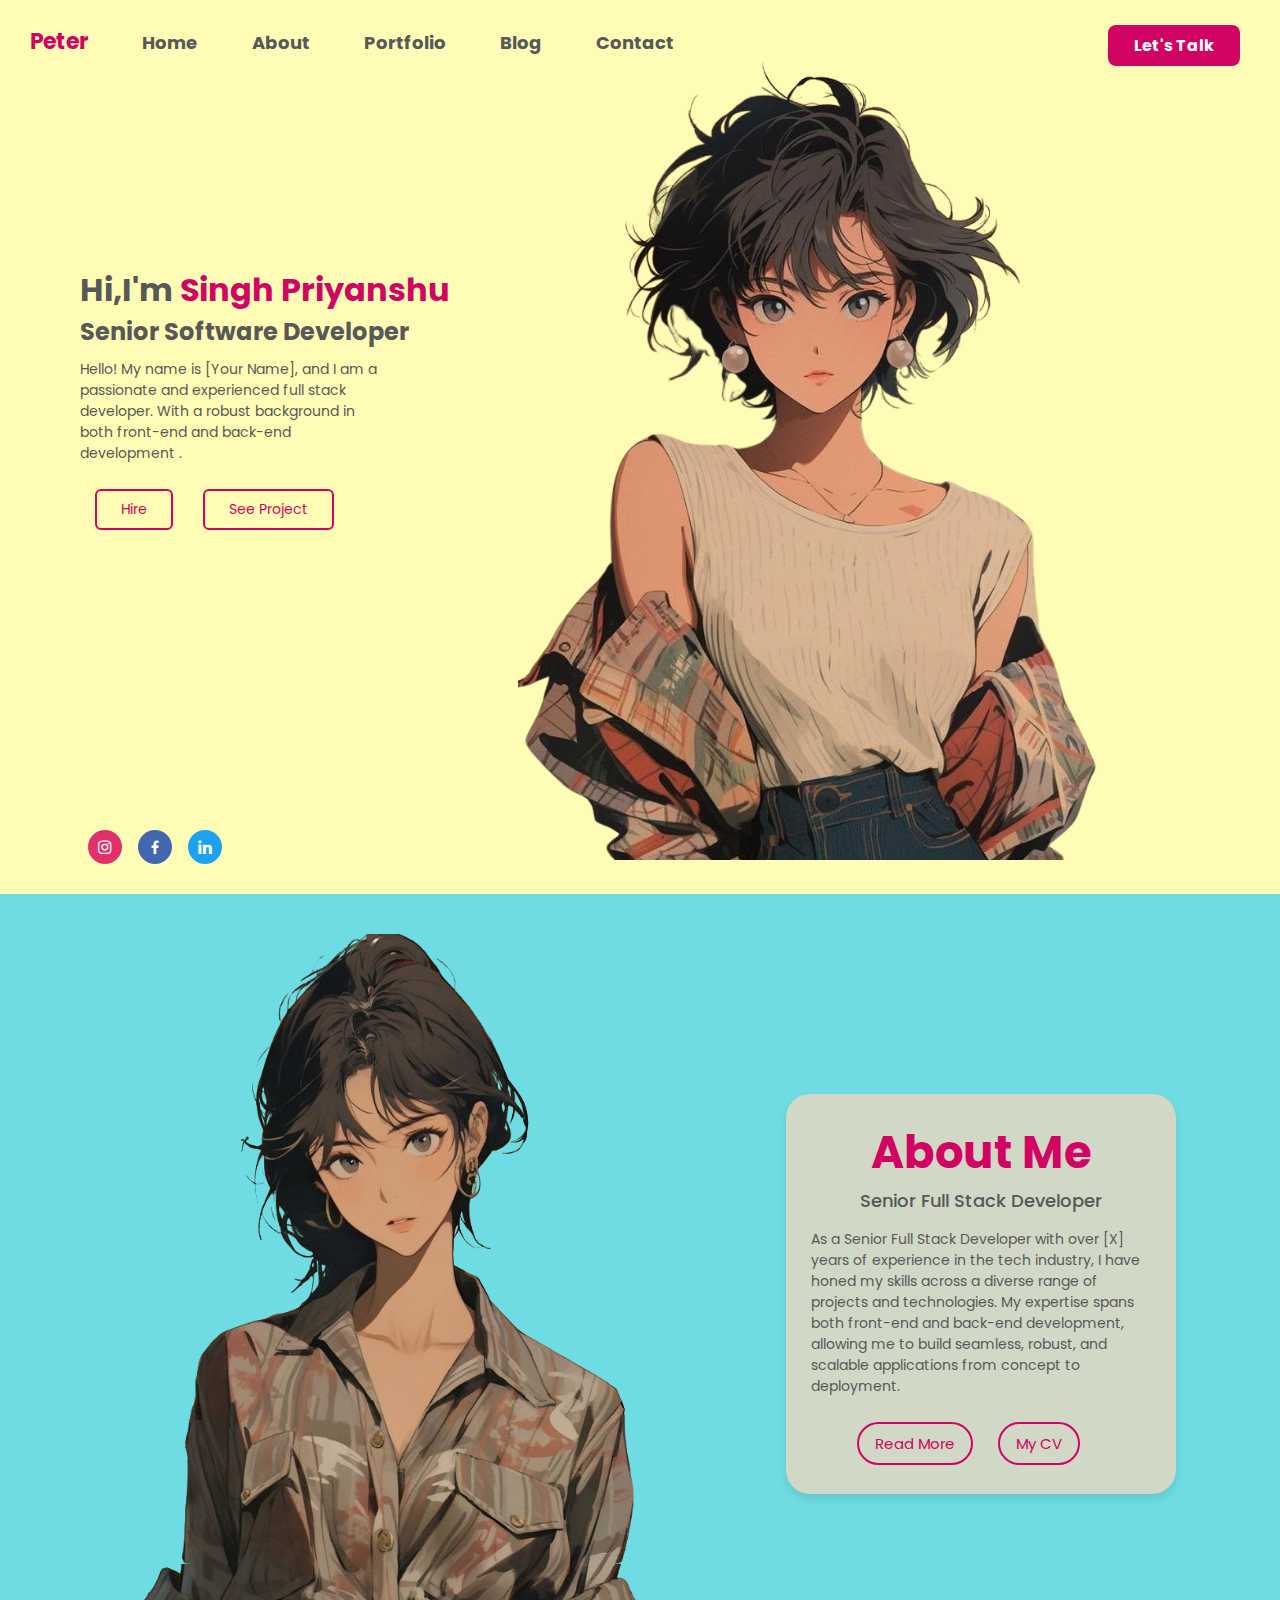
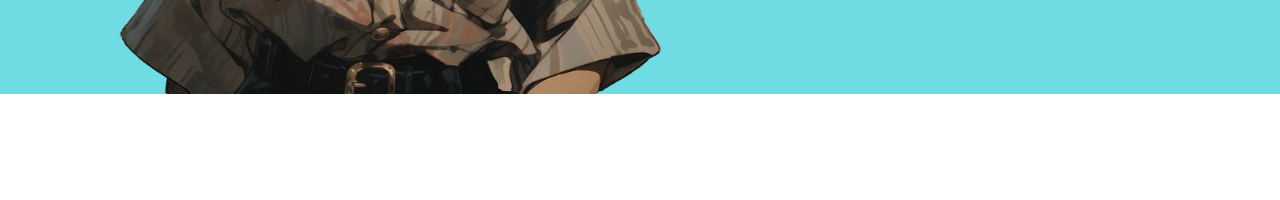
==== portfolio.html @ 5b0a2ee8 "part 2" ====
<!DOCTYPE html>
<html lang="en">
<head>
    <meta charset="UTF-8">
    <meta name="viewport" content="width=device-width, initial-scale=1.0">
    <title>Portfilio-profile </title>
    <link rel="stylesheet" href="./portfolio.css">
    <link href='https://unpkg.com/boxicons@2.1.4/css/boxicons.min.css' rel='stylesheet'>
</head>
<body>
 <div class="container">
  <div class="background">
    <div class="header">
        <div class="header1">
            <span class="single-name head" >Peter</span>
            <span class="home head">Home</span>
            <span class="About head">About</span>
            <span class="Portfolio head">Portfolio</span>
            <span class="Blog head">Blog</span>
            <span class="Contact head">Contact</span>
        </div>
        
        <div class="button">
           <button class="talk">
            Let's Talk
           </button>
        </div>
    </div>

    <div class="main">
        <div class="info-data">Hi,I'm <span class="singh">Singh Priyanshu</span></div>
        <div class="job">
            Senior Software Developer
        </div>
        <div class="self-intro">
            Hello! My name is [Your Name], and I am a passionate and experienced full stack developer. With a robust background in both front-end and back-end development .
        </div>
        <div class="button-icon">
            <button class="hire butt">
                Hire
            </button>
            <button class="see-project butt">
                See Project 
            </button>
        </div>
    </div>
    <div class="icons">
      <a href="#" style="background-color:#e1306c" class="link">
        <i   class='bx bxl-instagram' ></i>
      </a>

      <a href="#" style="background-color:#4267b2" class="link">
        <i  class='bx bxl-facebook' ></i>
      </a>

      <a href="#" style="background-color:#1DA1F2"  class="link">
        <i class='bx bxl-linkedin' ></i>
      </a>
      <div class="image">
        <img src="./portfoilio-photo/_-removebg.png" alt="profile-picture" class="profile-picture">
      </div>
    </div>
    <div class="section-section">
      <div class="img">
        <img src="./portfoilio-photo/[removal.ai]_4be25cb1-cd2a-481d-8558-4ddb2b22cb9d-_-1_YGWWFH.png" alt="profile-picture" class="section-second-pho">
      </div>
      <div class="about-data">
         <div  class="data1">
          About Me
        </div>
        <div class="data2">
          Senior Full Stack Developer
        </div>
        <div class="data3">
          As a Senior Full Stack Developer with over [X] years of experience in the tech industry, I have honed my skills across a diverse range of projects and technologies. My expertise spans both front-end and back-end development, allowing me to build seamless, robust, and scalable applications from concept to deployment.
        </div>
        <div class="buttons-info">
          <button class="button-data">
            Read More 
          </button>
          <a href="./resume/entry-level-full-stack-developer-standout-resume-example.png">
            <button class="resume button-data">
              My CV
            </button>
          </a>
        </div>
      </div>
         
        
    </div>
 </div> 
</body>
</html>
---- portfolio.css ----
@import url('https://fonts.googleapis.com/css2?family=Poppins:ital,wght@0,100;0,200;0,300;0,400;0,500;0,600;0,700;0,800;0,900;1,100;1,200;1,300;1,400;1,500;1,600;1,700;1,800;1,900&display=swap');

*{
  font-family: "Poppins", sans-serif;
  padding:0px;
  margin:0px;
  box-sizing:border-box;
}
body{
padding-bottom:200vh;
}

.header{
 display:flex;
 flex-direction:row;
 justify-content:space-between;
 margin-top:25px;
 margin-left:20px;
}

.head{
  margin-right:40px;
  font-size:18px;
  font-weight:bold;
  color:rgb(89, 88, 88);
  margin-left:10px;
  transition: all 0.5s ease ;
}
.head:hover{
  color:#3572EF;
  text-decoration:underline;
  cursor:pointer;
}


.single-name{
  font-weight:bolder;
  font-size:22px;
  color:#D10363
}

.single-name:hover{
  font-weight:800;
  color:#3572EF;
  cursor:pointer;
}

.button{
  display:flex;
  align-items:center;
}
.talk{
  padding:8px 26px;
  font-size:16px;
  border-radius:8px;
  border:none;
  color:white;
  background-color:#D10363;
  font-weight:bold;
  margin-right:40px;
  transition: all 0.5s ease ;
  
}
.talk:hover{
  background-color:#3572EF;
  cursor:pointer;
}

.main{
  margin-top:200px;
  display:flex;
  flex-direction:column;
  margin-left:80px;
}
.info-data{
  font-size:32px;
  font-weight:bold;
  color:rgb(89, 88, 88);
}
.singh{
  color:#D10363;
  transition: all 0.5s ease;
}
.singh:hover{
  color:#3572EF;
  text-decoration:underline;
}
.job{
  color:rgb(89, 88, 88);
  font-size:24px;
  font-weight:bold;
  
}
.job:hover{
  color:#3572EF;
  cursor:pointer;
  cursor:pointer;
}

.self-intro{
  display:flex;
  width:300px;
}

.self-intro{
  color:rgb(89, 88, 88);
  font-size:14px;
  margin-top:10px;
  margin-bottom:25px;
}

.button-icon{
 display:flex;
 align-items:center;
}
.butt{
  padding:8px 24px;
  margin:0px 15px;
  font-size:14px;
  border-radius:6px;
  color:#D10363;
  border-color:#D10363;
  border-style:solid;
  border-width:2px;
  background-color:#FFFDB5;
  transition: all 0.5s ease;
}
.butt:hover{
  color:white;
  background-color:#D10363;
  cursor:pointer;
}

.icons{
  display:flex;
  align-items:center;
  margin-top:300px;
  margin-left:80px;
}




.link{
  text-decoration:none;
  background-color:#3572EF;
  margin:0 8px;
  height:34px;
  width:34px;
  display:flex;
  align-items:center;
  justify-content:center;
  color:white;
  font-size:18px;
  border-radius:50%;
  transition: all 0.5s ease ;
  margin-bottom:30px;
}

.link:hover{
  height:40px;
  width:40px;
  font-size:24px;
}

.background{
  background-color:#FFFDB5;
  height:900px;
  position:absolute;
  top:0;
  left:0;
  right:0;
}
.image{
  position:absolute;
  right:160px;
  top:60px;
  height:800px;
  
}
.profile-picture{
  height:100%;
  object-fit:cover;
}

.img{
  padding-top:40px;
  height:800px;
}
.section-second-pho{
  height:100%;
  object-fit:contain;
}
.section-section{
  background-color:#6FDCE3;
  display:flex;
  flex-direction:row;
  justify-content:space-evenly;
  align-items:center;
 
}

.about-data{
  padding:25px;
  max-width:390px;
  width:100%;
  border-radius:24px;
  background-color:#D1D8C5;
  box-shadow:0px 5px 10px rgba(0,0,0,0.1);
  display:flex;
  align-items:center;
  flex-direction:column;
  height:400px;
}
.data1{
  display:flex;
  font-size:45px;
  font-weight:bold;
  color:#D10363;
  transition: all 0.5s ease ;
  cursor:pointer;
}
.data1:hover{
  color:#FFBF00;
  text-decoration:underline;
  font-size:47px;
}
.data2{
  font-size:18px;
  margin-bottom:15px;
  font-weight:500;
  color:rgb(89, 88, 88);
  transition: all 0.5s ease 
}
.data2:hover{
  color:#3572EF;
  font-size:22px;
  text-decoration:underline;
}
.data3{
  font-size:14px;
  font-weight:400;
  color:rgb(89, 88, 88);
  margin-bottom:25px;
  transition: all 0.5s ease;
}
.data3:hover{
  font-weight:bold;
}

.buttons-info{
 display:flex;
 align-items:center;
}
.button-data{
  padding:8px 16px;
  font-size:15px;
  border-radius:24px;
  border-color:#D10363;
  background-color:#D1D8C5;
  border-style:solid;
  color:#D10363;
  margin-right:25px;
  transition: all 0.5s ease ;
  cursor:pointer;
}

.button-data:hover{
  background-color:#D10363;
  border-color:#D10363;
  color:white;
  padding:12px 20px;


}
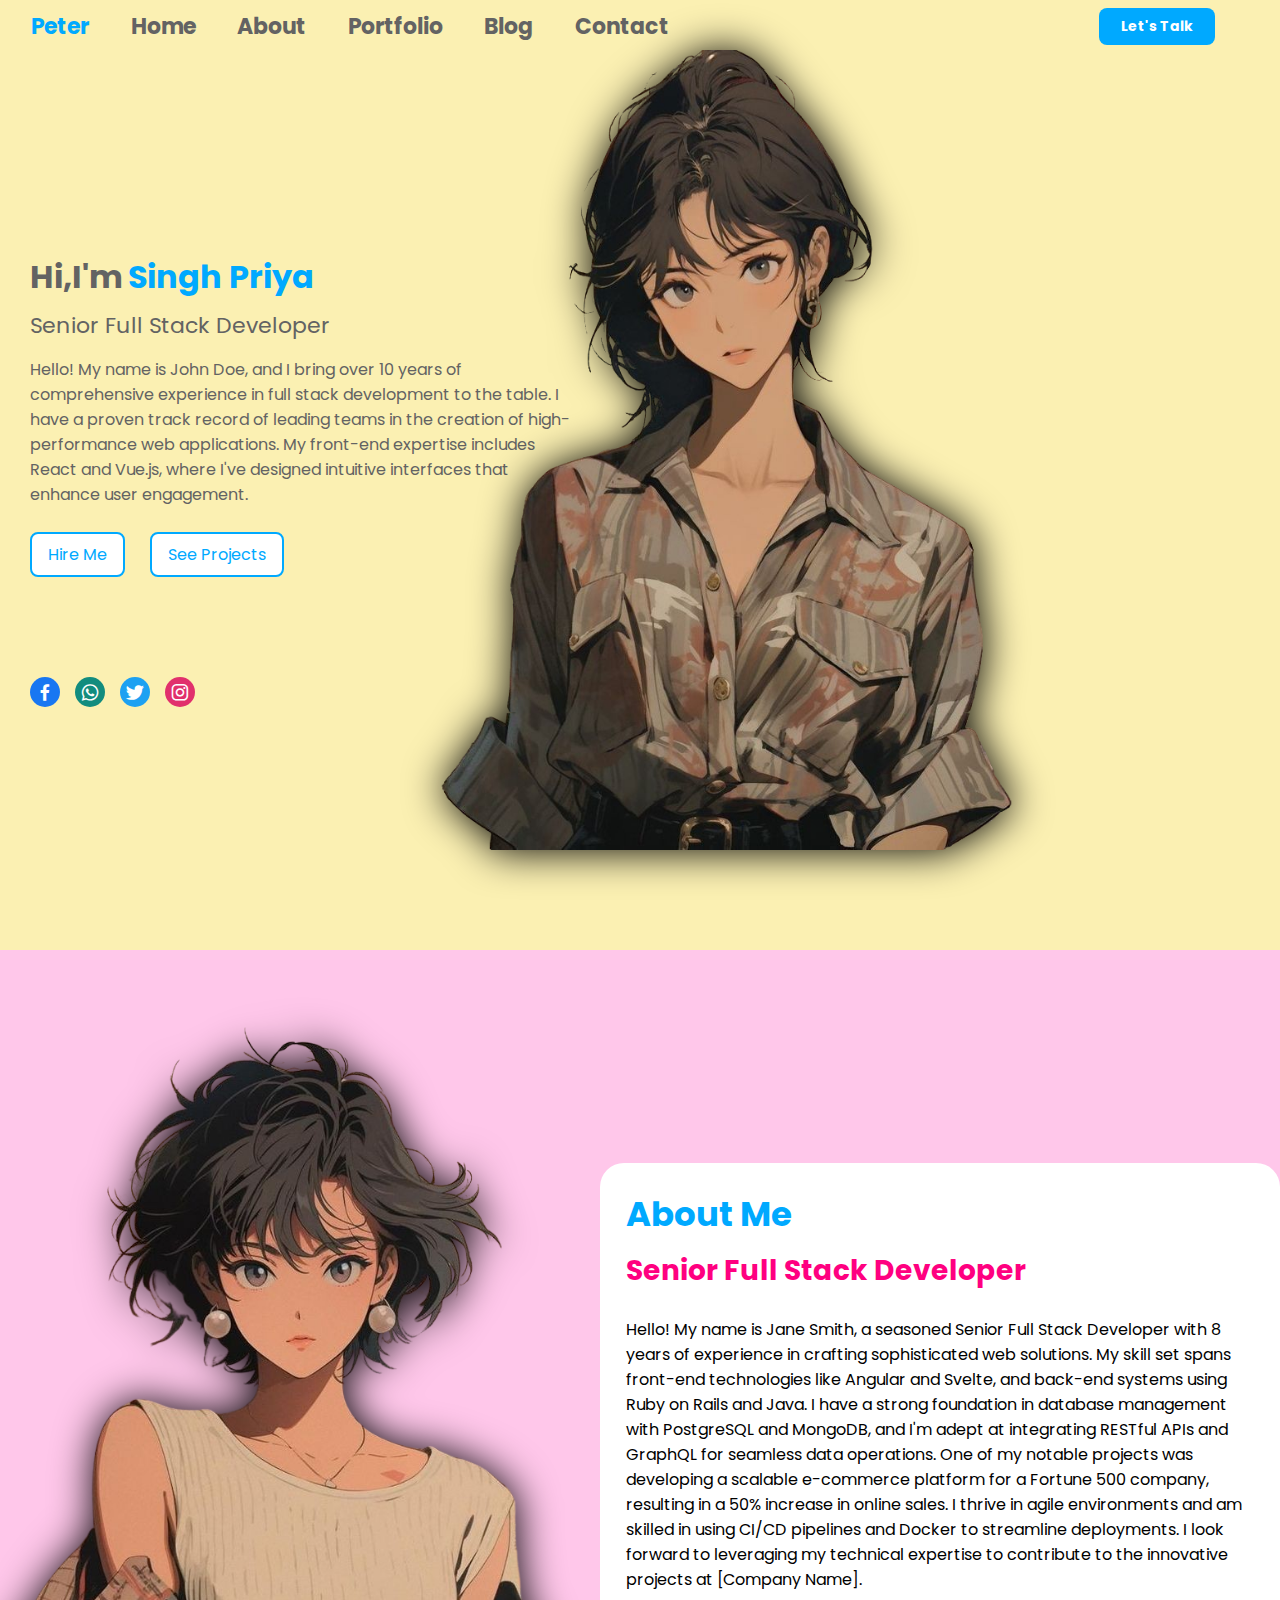
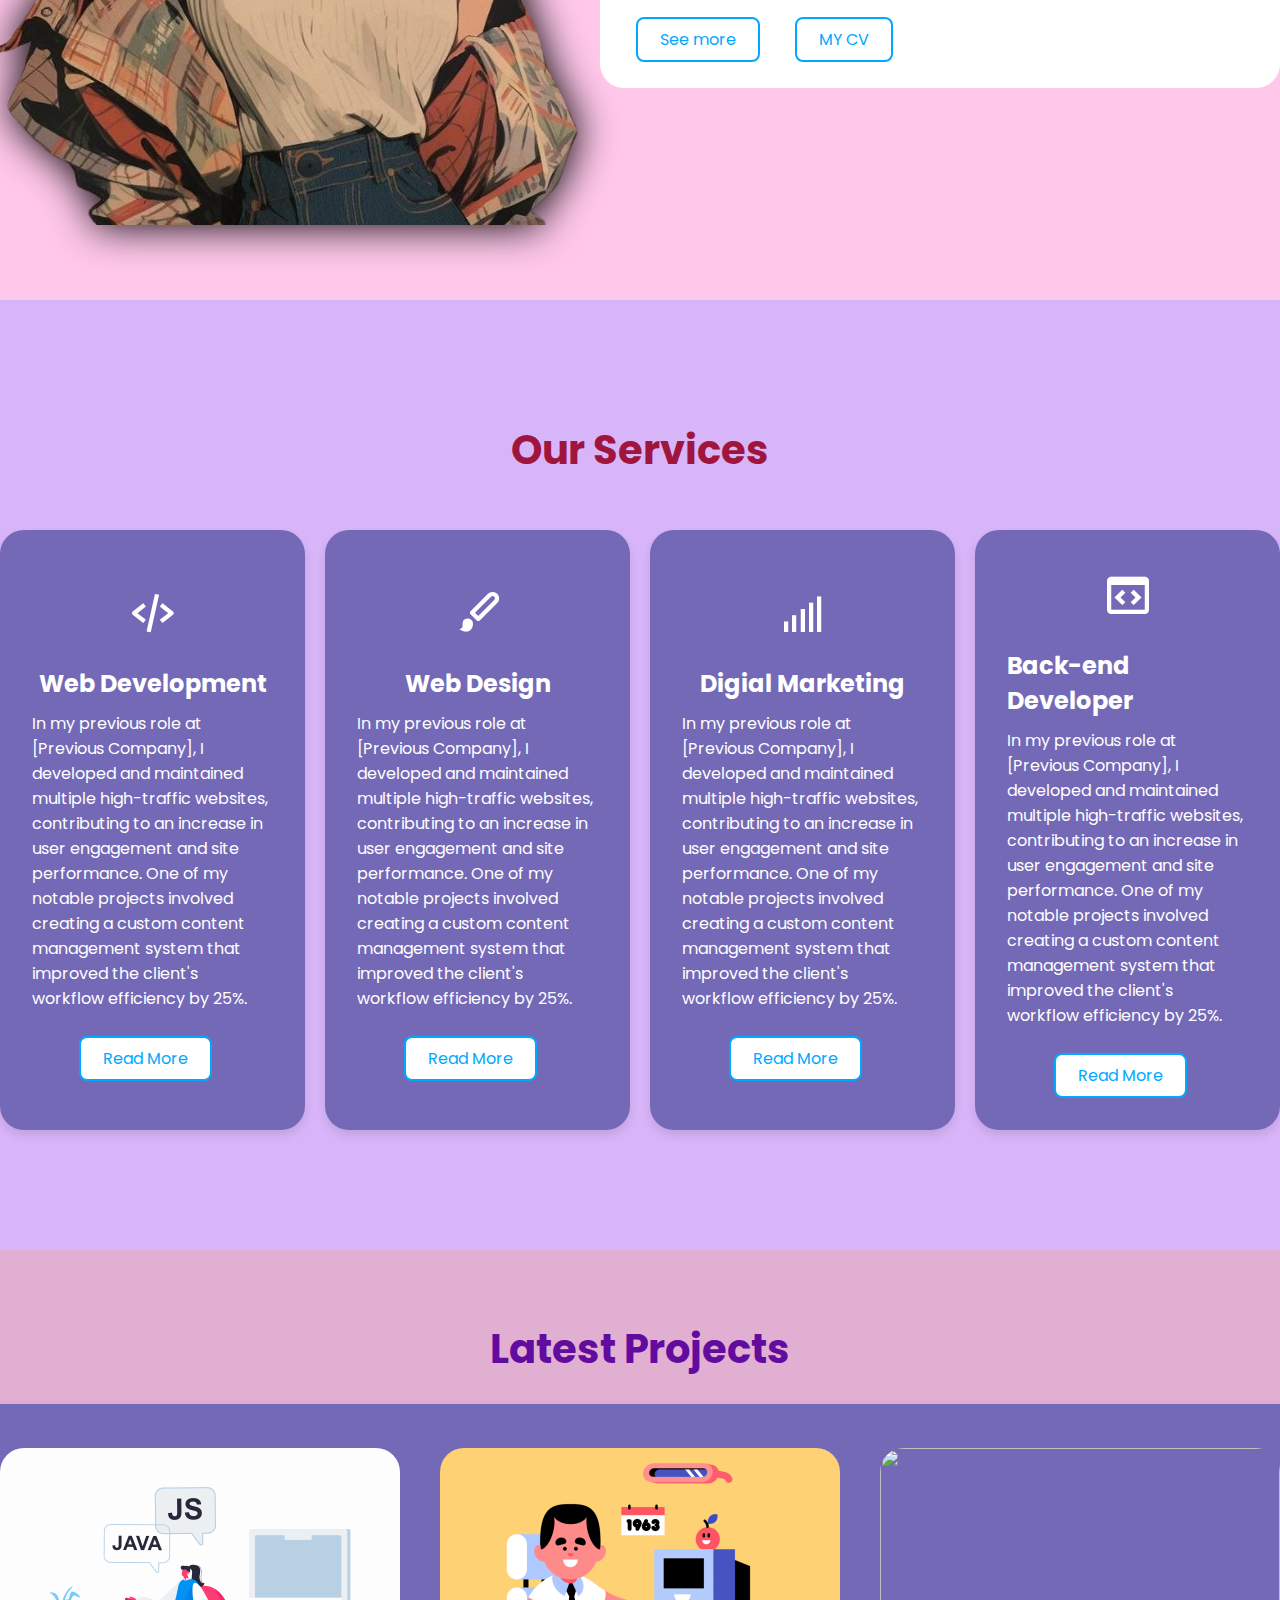
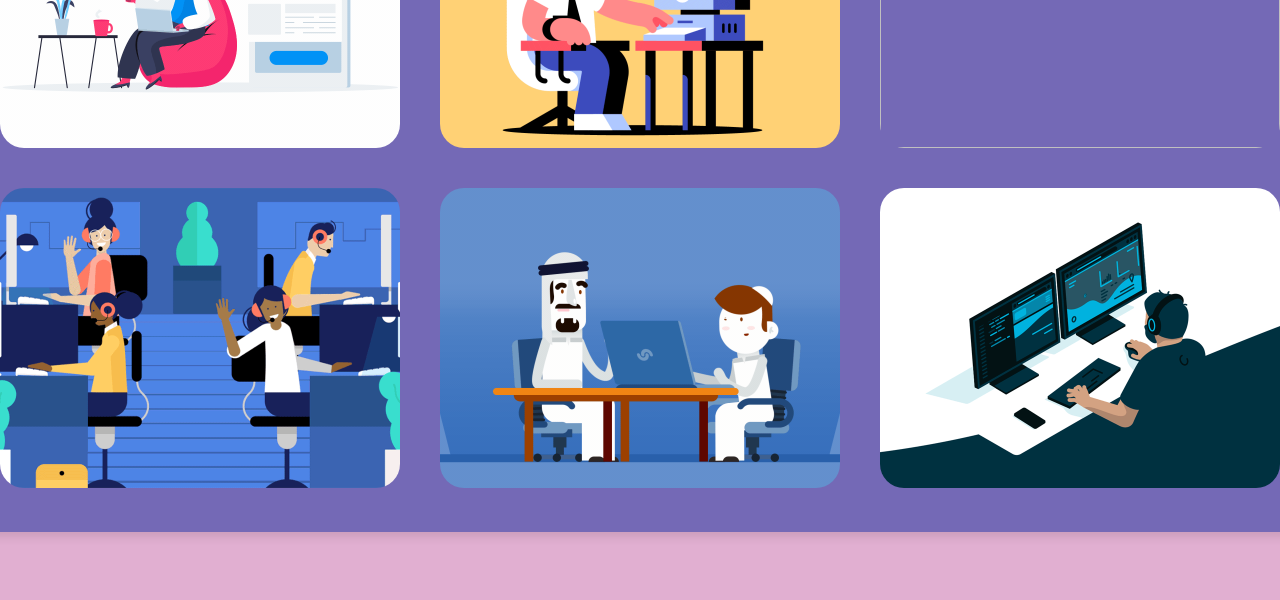
==== commit 2743011d: "project-portfolio update" ====
--- a/portfolio.html
+++ b/portfolio.html
@@ -6,88 +6,193 @@
     <title>Portfilio-profile </title>
     <link rel="stylesheet" href="./portfolio.css">
     <link href='https://unpkg.com/boxicons@2.1.4/css/boxicons.min.css' rel='stylesheet'>
+    <link rel="stylesheet" href="./second-section.css">
+    <link rel="stylesheet" href="./thrid-section.css">
+    <link rel="stylesheet" href="./forth.section.css">
+    <link rel="stylesheet" href="./five-section.css">
 </head>
 <body>
- <div class="container">
-  <div class="background">
-    <div class="header">
-        <div class="header1">
-            <span class="single-name head" >Peter</span>
-            <span class="home head">Home</span>
-            <span class="About head">About</span>
-            <span class="Portfolio head">Portfolio</span>
-            <span class="Blog head">Blog</span>
-            <span class="Contact head">Contact</span>
+  <div class="container">
+    <div class="section-one">
+        <div class="header">
+          <div class="text-header">
+            <span class="text peter">Peter</span>
+            <span class="text">Home</span>
+            <span class="text">About</span>
+            <span class="text">Portfolio</span>
+            <span class="text">Blog</span>
+            <span class="text contact">Contact</span>
+          </div>
+
+          <div class="button-head">
+            <button class="talk">
+              Let's Talk
+            </button>
         </div>
-        
-        <div class="button">
-           <button class="talk">
-            Let's Talk
-           </button>
+        </div>
+        <div class="intro-self">
+          <div class="intro">
+            Hi,I'm <span class="priyanshu">
+               Singh Priya 
+            </span>
+          </div>
+          <div class="position-first">
+            Senior Full Stack Developer
+          </div>
+          <div class="intro-text">
+            Hello! My name is John Doe, and I bring over 10 years of comprehensive experience in full stack development to the table. I have a proven track record of leading teams in the creation of high-performance web applications. My front-end expertise includes React and Vue.js, where I've designed intuitive interfaces that enhance user engagement.
+          </div>
+          <div class="intro-buttons">
+            <button class="hire bb">
+              Hire Me
+            </button>
+            <button class="project bb">
+              See Projects 
+            </button>
+          </div>
+        </div>
+        <div class="profile-photo">
+          <img src="./portfoilio-photo/[removal.ai]_4be25cb1-cd2a-481d-8558-4ddb2b22cb9d-_-1_YGWWFH.png" alt="profile-picture" class="image">
+        </div>
+        <div class="icons-text">
+          <a href="#" style="background-color:	#1877F2" class="link">
+            <i class='bx bxl-facebook'></i>
+          </a>
+          <a href="#" style="background-color:#128C7E;" class="link">
+            <i class='bx bxl-whatsapp' ></i>
+          </a>
+          <a href="#" style="background-color:#1DA1F2" class="link">
+            <i class='bx bxl-twitter' ></i>
+          </a>
+          <a href="#" style="background-color:	#E1306C;" class="link">
+            <i class='bx bxl-instagram' ></i>
+          </a>
         </div>
     </div>
 
-    <div class="main">
-        <div class="info-data">Hi,I'm <span class="singh">Singh Priyanshu</span></div>
-        <div class="job">
-            Senior Software Developer
+    <div class="section-second">
+      <div class="second-photo">
+        <img src="./portfoilio-photo/_-removebg.png" alt="profile-picture" class="image second-img">
+      </div>
+      <div class="contain">
+        <span class="about" >About Me </span>
+        <div class="info-second-data">
+          Senior Full Stack Developer
         </div>
-        <div class="self-intro">
-            Hello! My name is [Your Name], and I am a passionate and experienced full stack developer. With a robust background in both front-end and back-end development .
+        <div class="info-secon-info">
+          Hello! My name is Jane Smith, a seasoned Senior Full Stack Developer with 8 years of experience in crafting sophisticated web solutions. My skill set spans front-end technologies like Angular and Svelte, and back-end systems using Ruby on Rails and Java. I have a strong foundation in database management with PostgreSQL and MongoDB, and I'm adept at integrating RESTful APIs and GraphQL for seamless data operations.
+
+          One of my notable projects was developing a scalable e-commerce platform for a Fortune 500 company, resulting in a 50% increase in online sales. I thrive in agile environments and am skilled in using CI/CD pipelines and Docker to streamline deployments. I look forward to leveraging my technical expertise to contribute to the innovative projects at [Company Name].
         </div>
-        <div class="button-icon">
-            <button class="hire butt">
-                Hire
-            </button>
-            <button class="see-project butt">
-                See Project 
-            </button>
+        <div class="button-about">
+          <button class="See-more">
+            See more
+          </button>
+          <button class="See-more">
+            MY CV
+          </button>
         </div>
-    </div>
-    <div class="icons">
-      <a href="#" style="background-color:#e1306c" class="link">
-        <i   class='bx bxl-instagram' ></i>
-      </a>
-
-      <a href="#" style="background-color:#4267b2" class="link">
-        <i  class='bx bxl-facebook' ></i>
-      </a>
-
-      <a href="#" style="background-color:#1DA1F2"  class="link">
-        <i class='bx bxl-linkedin' ></i>
-      </a>
-      <div class="image">
-        <img src="./portfoilio-photo/_-removebg.png" alt="profile-picture" class="profile-picture">
       </div>
     </div>
-    <div class="section-section">
-      <div class="img">
-        <img src="./portfoilio-photo/[removal.ai]_4be25cb1-cd2a-481d-8558-4ddb2b22cb9d-_-1_YGWWFH.png" alt="profile-picture" class="section-second-pho">
-      </div>
-      <div class="about-data">
-         <div  class="data1">
-          About Me
+
+    <div class="section-thrid">
+      <div class="div3">
+        <div class="Services">
+           <span class="ser">Our Services</span> 
         </div>
-        <div class="data2">
-          Senior Full Stack Developer
-        </div>
-        <div class="data3">
-          As a Senior Full Stack Developer with over [X] years of experience in the tech industry, I have honed my skills across a diverse range of projects and technologies. My expertise spans both front-end and back-end development, allowing me to build seamless, robust, and scalable applications from concept to deployment.
-        </div>
-        <div class="buttons-info">
-          <button class="button-data">
-            Read More 
-          </button>
-          <a href="./resume/entry-level-full-stack-developer-standout-resume-example.png">
-            <button class="resume button-data">
-              My CV
+        <div class="position">
+          <div class="services-container">
+            <a href="$" class="code">
+              <i class='bx bx-code-alt' ></i>
+            </a>
+            <span class="web-text">Web Development</span>
+            <span class="info-web">
+              In my previous role at [Previous Company], I developed and maintained multiple high-traffic websites, contributing to an increase in user engagement and site performance. One of my notable projects involved creating a custom content management system that improved the client's workflow efficiency by 25%.
+            </span>
+            <button class="See-more second">
+              Read More
             </button>
-          </a>
+          </div>
+
+          <div class="services-container">
+            <a href="$" class="code">
+              <i class='bx bxs-paint' ></i>
+            </a>
+            <span class="web-text">Web Design</span>
+            <span class="info-web">
+              In my previous role at [Previous Company], I developed and maintained multiple high-traffic websites, contributing to an increase in user engagement and site performance. One of my notable projects involved creating a custom content management system that improved the client's workflow efficiency by 25%.
+            </span>
+            <button class="See-more second">
+              Read More
+            </button>
+          </div>
+
+
+          <div class="services-container">
+            <a href="$" class="code">
+              <i class='bx bx-signal-5' ></i>
+            </a>
+            <span class="web-text">Digial Marketing</span>
+            <span class="info-web">
+              In my previous role at [Previous Company], I developed and maintained multiple high-traffic websites, contributing to an increase in user engagement and site performance. One of my notable projects involved creating a custom content management system that improved the client's workflow efficiency by 25%.
+            </span>
+            <button class="See-more second">
+              Read More
+            </button>
+          </div>
+
+
+          <div class="services-container">
+            <a href="$" class="code">
+              <i class='bx bx-code-block' ></i>
+            </a>
+            <span class="web-text">Back-end 
+              Developer
+            </span>
+            <span class="info-web">
+              In my previous role at [Previous Company], I developed and maintained multiple high-traffic websites, contributing to an increase in user engagement and site performance. One of my notable projects involved creating a custom content management system that improved the client's workflow efficiency by 25%.
+            </span>
+            <button class="See-more second">
+              Read More
+            </button>
+          </div>
         </div>
       </div>
-         
-        
     </div>
- </div> 
+
+    <div class="section-forth">
+      <div class="div4">
+        <div class="container-text-forth">
+         <span class="leatest-div">Latest Projects</span>  
+        </div>
+        <div class="forth-container-position">
+          <div class="images-container-forth">
+            <img src="./portfoilio-photo/programming_01.gif" alt="photo" class="phtot-forth">
+          </div>
+
+          <div class="images-container-forth">
+            <img src="./portfoilio-photo/1715951120231.gif" alt="" class="phtot-forth">
+          </div>
+
+          <div class="images-container-forth">
+            <img src="./portfoilio-photo/image_processing20200309-3033-o4jerw.gif" alt="" class="phtot-forth">
+          </div>
+
+          <div class="images-container-forth">
+            <img src="./portfoilio-photo/offcie.webp" alt="" class="phtot-forth">
+          </div>
+
+          <div class="images-container-forth">
+            <img src="./portfoilio-photo/studying.webp" alt="" class="phtot-forth">
+          </div>
+
+          <div class="images-container-forth">
+            <img src="./portfoilio-photo/68747470733a2f2f63646e2e6472696262626c652e636f6d2f75736572732f3733303730332f73637265656e73686f74732f363538313234332f6176656e746f2e676966.gif" alt="" class="phtot-forth">
+          </div>
+
+        </div>
+
+      </div>
+    </div>
 </body>
 </html>--- a/portfolio.css
+++ b/portfolio.css
@@ -6,270 +6,157 @@
   margin:0px;
   box-sizing:border-box;
 }
-body{
-padding-bottom:200vh;
+
+.header{
+  display:flex;
+  align-items:center;
+  justify-content:space-between;
+}
+.talk{
+  margin-right:65px;
+  padding:8px 22px;
+  font-size:14px;
+  border-radius:8px;
+  border:none;
+  font-weight:bold;
+  color:white;
+  background-color:#00A9FF;
+  transition: all 0.5s ease ;
+}
+.talk:hover{
+  color:white;
+  background-color:#D10363;
+  font-size:18px;
 }
 
-.header{
- display:flex;
- flex-direction:row;
- justify-content:space-between;
- margin-top:25px;
- margin-left:20px;
+.text{
+  margin:10px;
+  font-size:22px;
+  font-weight:bold;
+  color:rgb(99,99,99);
+  transition: all 0.5s ease ;
+}
+.text:hover{
+  font-size:24px;
+  color:#D10363;
+  text-decoration:underline;
+}
+.peter{
+  color:#00A9FF;
 }
 
-.head{
-  margin-right:40px;
-  font-size:18px;
+.text-header{
+  display:flex;
+  justify-content:space-evenly;
+  width:700px;
+}
+
+.intro-self{
+  margin-left:30px;
+  width:550px;
+  margin-top:200px;
+}
+
+.intro{
+  display:flex;
+  justify-content:flex-start;
+  font-size:32px;
   font-weight:bold;
-  color:rgb(89, 88, 88);
-  margin-left:10px;
+  color:rgb(99,99,99);
+}
+.priyanshu{
+  color:#00A9FF;
+  margin-left:5px;
   transition: all 0.5s ease ;
 }
-.head:hover{
-  color:#3572EF;
+.priyanshu:hover{
+  color:#D10363;
+  font-size:34px;
   text-decoration:underline;
+}
+.position-first{
+  display:flex;
+  justify-content:flex-start;
+  font-size:22px;
+  font-weight:400;
+  margin-bottom:15px;
+  margin-top:8px;
+  color:rgb(99,99,99);
   cursor:pointer;
 }
-
-
-.single-name{
-  font-weight:bolder;
-  font-size:22px;
-  color:#D10363
+.position-first:hover{
+  font-weight:bold;
+  color:#D10363;
+  text-decoration:underline;
 }
 
-.single-name:hover{
-  font-weight:800;
-  color:#3572EF;
-  cursor:pointer;
-}
-
-.button{
-  display:flex;
-  align-items:center;
-}
-.talk{
-  padding:8px 26px;
+.intro-text{
   font-size:16px;
-  border-radius:8px;
-  border:none;
-  color:white;
-  background-color:#D10363;
-  font-weight:bold;
-  margin-right:40px;
-  transition: all 0.5s ease ;
-  
-}
-.talk:hover{
-  background-color:#3572EF;
-  cursor:pointer;
-}
-
-.main{
-  margin-top:200px;
-  display:flex;
-  flex-direction:column;
-  margin-left:80px;
-}
-.info-data{
-  font-size:32px;
-  font-weight:bold;
-  color:rgb(89, 88, 88);
-}
-.singh{
-  color:#D10363;
-  transition: all 0.5s ease;
-}
-.singh:hover{
-  color:#3572EF;
-  text-decoration:underline;
-}
-.job{
-  color:rgb(89, 88, 88);
-  font-size:24px;
-  font-weight:bold;
-  
-}
-.job:hover{
-  color:#3572EF;
-  cursor:pointer;
-  cursor:pointer;
-}
-
-.self-intro{
-  display:flex;
-  width:300px;
-}
-
-.self-intro{
-  color:rgb(89, 88, 88);
-  font-size:14px;
-  margin-top:10px;
+  color:rgb(99,99,99);
   margin-bottom:25px;
 }
 
-.button-icon{
- display:flex;
- align-items:center;
+.intro-buttons{
+  display:flex;
+  align-items:center;
+
 }
-.butt{
-  padding:8px 24px;
-  margin:0px 15px;
-  font-size:14px;
-  border-radius:6px;
-  color:#D10363;
-  border-color:#D10363;
+.bb{
+  padding:8px 16px;
+  font-size:16px;
+  border-radius:8px;
+  margin-right:25px;
   border-style:solid;
-  border-width:2px;
-  background-color:#FFFDB5;
-  transition: all 0.5s ease;
+  border-color:#00A9FF;
+  background-color:white;
+  color:#00A9FF;
+  transition: all 0.5s ease ;
+  margin-bottom:100px;
 }
-.butt:hover{
+.bb:hover{
   color:white;
   background-color:#D10363;
-  cursor:pointer;
+  border-color:#D10363;
+  padding: 12px 22px;
 }
-
-.icons{
+.section-one{
+  position:relative;
+  height:950px;
+  background-color:#FBF0B2;
+}
+.profile-photo{
   display:flex;
   align-items:center;
-  margin-top:300px;
-  margin-left:80px;
+  width:600px;
+  height:800px;
+  position:absolute;
+  top:50px;
+  right:250px;
+  justify-content:center;
 }
-
-
-
-
-.link{
-  text-decoration:none;
-  background-color:#3572EF;
-  margin:0 8px;
-  height:34px;
-  width:34px;
+.image{
+  height:100%;
+  object-fit:cover;
+  filter:drop-shadow(1px 1px 20px black)
+}
+.icons-text{
   display:flex;
   align-items:center;
-  justify-content:center;
-  color:white;
-  font-size:18px;
+  padding-left:30px;
+}
+.link{
+  font-size:22px;
+  background-color:#00A9FF;
   border-radius:50%;
-  transition: all 0.5s ease ;
-  margin-bottom:30px;
-}
-
-.link:hover{
-  height:40px;
-  width:40px;
-  font-size:24px;
-}
-
-.background{
-  background-color:#FFFDB5;
-  height:900px;
-  position:absolute;
-  top:0;
-  left:0;
-  right:0;
-}
-.image{
-  position:absolute;
-  right:160px;
-  top:60px;
-  height:800px;
-  
-}
-.profile-picture{
-  height:100%;
-  object-fit:cover;
-}
-
-.img{
-  padding-top:40px;
-  height:800px;
-}
-.section-second-pho{
-  height:100%;
-  object-fit:contain;
-}
-.section-section{
-  background-color:#6FDCE3;
-  display:flex;
-  flex-direction:row;
-  justify-content:space-evenly;
-  align-items:center;
- 
-}
-
-.about-data{
-  padding:25px;
-  max-width:390px;
-  width:100%;
-  border-radius:24px;
-  background-color:#D1D8C5;
-  box-shadow:0px 5px 10px rgba(0,0,0,0.1);
+  padding:4px;
   display:flex;
   align-items:center;
-  flex-direction:column;
-  height:400px;
+  text-decoration:none;
+  margin-right:15px;
+  color:white;
+  transition: all 0.5s ease ;
 }
-.data1{
-  display:flex;
-  font-size:45px;
-  font-weight:bold;
-  color:#D10363;
-  transition: all 0.5s ease ;
-  cursor:pointer;
-}
-.data1:hover{
-  color:#FFBF00;
-  text-decoration:underline;
-  font-size:47px;
-}
-.data2{
-  font-size:18px;
-  margin-bottom:15px;
-  font-weight:500;
-  color:rgb(89, 88, 88);
-  transition: all 0.5s ease 
-}
-.data2:hover{
-  color:#3572EF;
-  font-size:22px;
-  text-decoration:underline;
-}
-.data3{
-  font-size:14px;
-  font-weight:400;
-  color:rgb(89, 88, 88);
-  margin-bottom:25px;
-  transition: all 0.5s ease;
-}
-.data3:hover{
-  font-weight:bold;
-}
-
-.buttons-info{
- display:flex;
- align-items:center;
-}
-.button-data{
-  padding:8px 16px;
-  font-size:15px;
-  border-radius:24px;
-  border-color:#D10363;
-  background-color:#D1D8C5;
-  border-style:solid;
-  color:#D10363;
-  margin-right:25px;
-  transition: all 0.5s ease ;
-  cursor:pointer;
-}
-
-.button-data:hover{
-  background-color:#D10363;
-  border-color:#D10363;
-  color:white;
-  padding:12px 20px;
-
+.link:hover{
+  font-size:30px;
 
 }--- a/second-section.css
+++ b/second-section.css
@@ -0,0 +1,93 @@
+.section-second{
+  display:flex;
+  height:950px;
+  background-color:#FFC7EA;
+  justify-content:space-around;
+  align-items:center;
+
+}
+.second-photo{
+  width:600px;
+  height:800px;
+}
+.contain{
+  background-color:white;
+  padding:26px;
+  border-radius:24px;
+  display:flex;
+  max-width:900px;
+  width:100%;
+  justify-content:flex-start;
+  flex-direction:column;
+  transition: all 0.5s ease ;
+}
+.contain:hover{
+  max-width:1000px;
+
+}
+
+
+.about{
+ font-size:34px;
+ font-weight:bold;
+ display:flex;
+ color:#00A9FF;
+ cursor:pointer;
+ transition: all 0.5s ease ;
+}
+.about:hover{
+ color:#D10363;
+ font-size:36px;
+ text-decoration:underline;
+}
+.info-second-data{
+  display:flex;
+  margin-top:10px;
+  font-size:28px;
+  font-weight:bold;
+  color:#FF0080;
+  transition: all 0.5s ease ;
+  margin-bottom:25px;
+
+}
+.info-second-data:hover{
+  color:#D10363;
+  font-size:32px;
+  text-decoration:underline;
+}
+
+.info-secon-info{
+  font-size:16px;
+  transition: all 0.5s ease ;
+  cursor:pointer;
+}
+.info-secon-info:hover{
+  font-size:17px;
+  color:dodgerblue
+}
+.button-about{
+  display:flex;
+  width:500px;
+  margin-top:25px;
+}
+.See-more{
+  padding:8px 22px;
+  font-size:16px;
+  border-radius:8px;
+  margin-right:25px;
+  background-color:white;
+  color:#00A9FF;
+  border-color:#00A9FF;
+  border-style:solid;
+  margin-left:10px;
+  cursor:pointer;
+  transition: all 0.5s ease ;
+}
+.See-more:hover{
+  font-size:22px;
+  color:white;
+  background-color:#D10363;
+  border-color:#D10363;
+  font-weight:bold;
+}
+
--- a/thrid-section.css
+++ b/thrid-section.css
@@ -0,0 +1,70 @@
+.section-thrid{
+  height:950px;
+  background-color:#D8B4F8;
+  display:flex;
+  align-items:center;
+  justify-content:center;
+}
+
+.Services{
+  display:flex;
+  align-items:center;
+  justify-content:center;
+}
+.ser{
+ font-size:40px;
+ font-weight:bold;
+ color:#A0153E;
+ transition: all 0.5s ease ;
+}
+.ser:hover{
+  font-size:44px;
+  font-weight:bolder;
+  color:darkslategrey;
+}
+.services-container{
+  max-width:375px;
+  width:100%;
+  padding:32px;
+  border-radius:24px;
+  box-shadow: 0 5px 10px rgba(0,0,0,0.1);
+  background-color:#7469B6;
+  display:flex;
+  align-items:center;
+  justify-content:center;
+  margin-top:50px;
+  flex-direction:column;
+  font-weight:normal;
+  text-decoration:none;
+}
+.code{
+  color:white;
+  font-size:50px;
+}
+.web-text{
+  color:white;
+  font-size:24px;
+  font-weight:bold;
+  margin-top:10px;
+  margin-bottom:10px;
+  transition: all 0.5s ease;
+}
+.web-text:hover{
+  color:black;
+  font-size:28px;
+  text-decoration:underline;
+  text-decoration-color:white;
+}
+
+.info-web{
+  color:white;
+  font-size:16px;
+  margin-bottom:25px;
+}
+
+.position{
+  display:flex;
+  flex-direction:row;
+  gap:20px;
+
+}--- a/forth.section.css
+++ b/forth.section.css
@@ -0,0 +1,46 @@
+.images-container-forth{
+  display:flex;
+  height:300px;
+  width:400px;
+  border-radius:24px;
+}
+.phtot-forth{
+  border-radius:24px;
+  height:100%;
+  width:100%;
+  object-fit:cover;
+}
+.section-forth{
+  display:flex;
+  align-items:center;
+  justify-content:center;
+  height:950px;
+  background-color:#E1AFD1;
+}
+.container-text-forth{
+  align-items:center;
+  justify-content:center;
+  display:flex;
+  margin-bottom:25px;
+}
+.leatest-div{
+  font-size:40px;
+  font-weight:bold;
+  color:#610C9F;
+  transition: all 0.5s ease;
+  cursor:pointer;
+}
+.leatest-div:hover{
+  text-decoration:underline;
+  text-decoration-color:#610C9F;
+}
+.forth-container-position{
+  display:grid;
+  grid-template-columns:1fr 1fr 1fr ;
+  gap:40px;
+  padding:44px;
+  cursor:pointer;
+  box-shadow: 0 5px 10px rgba(0,0,0,0.1);
+  background-color:#7469B6;
+  border-radius:24px;
+}
--- a/five-section.css
+++ b/five-section.css
@@ -0,0 +1 @@
+
